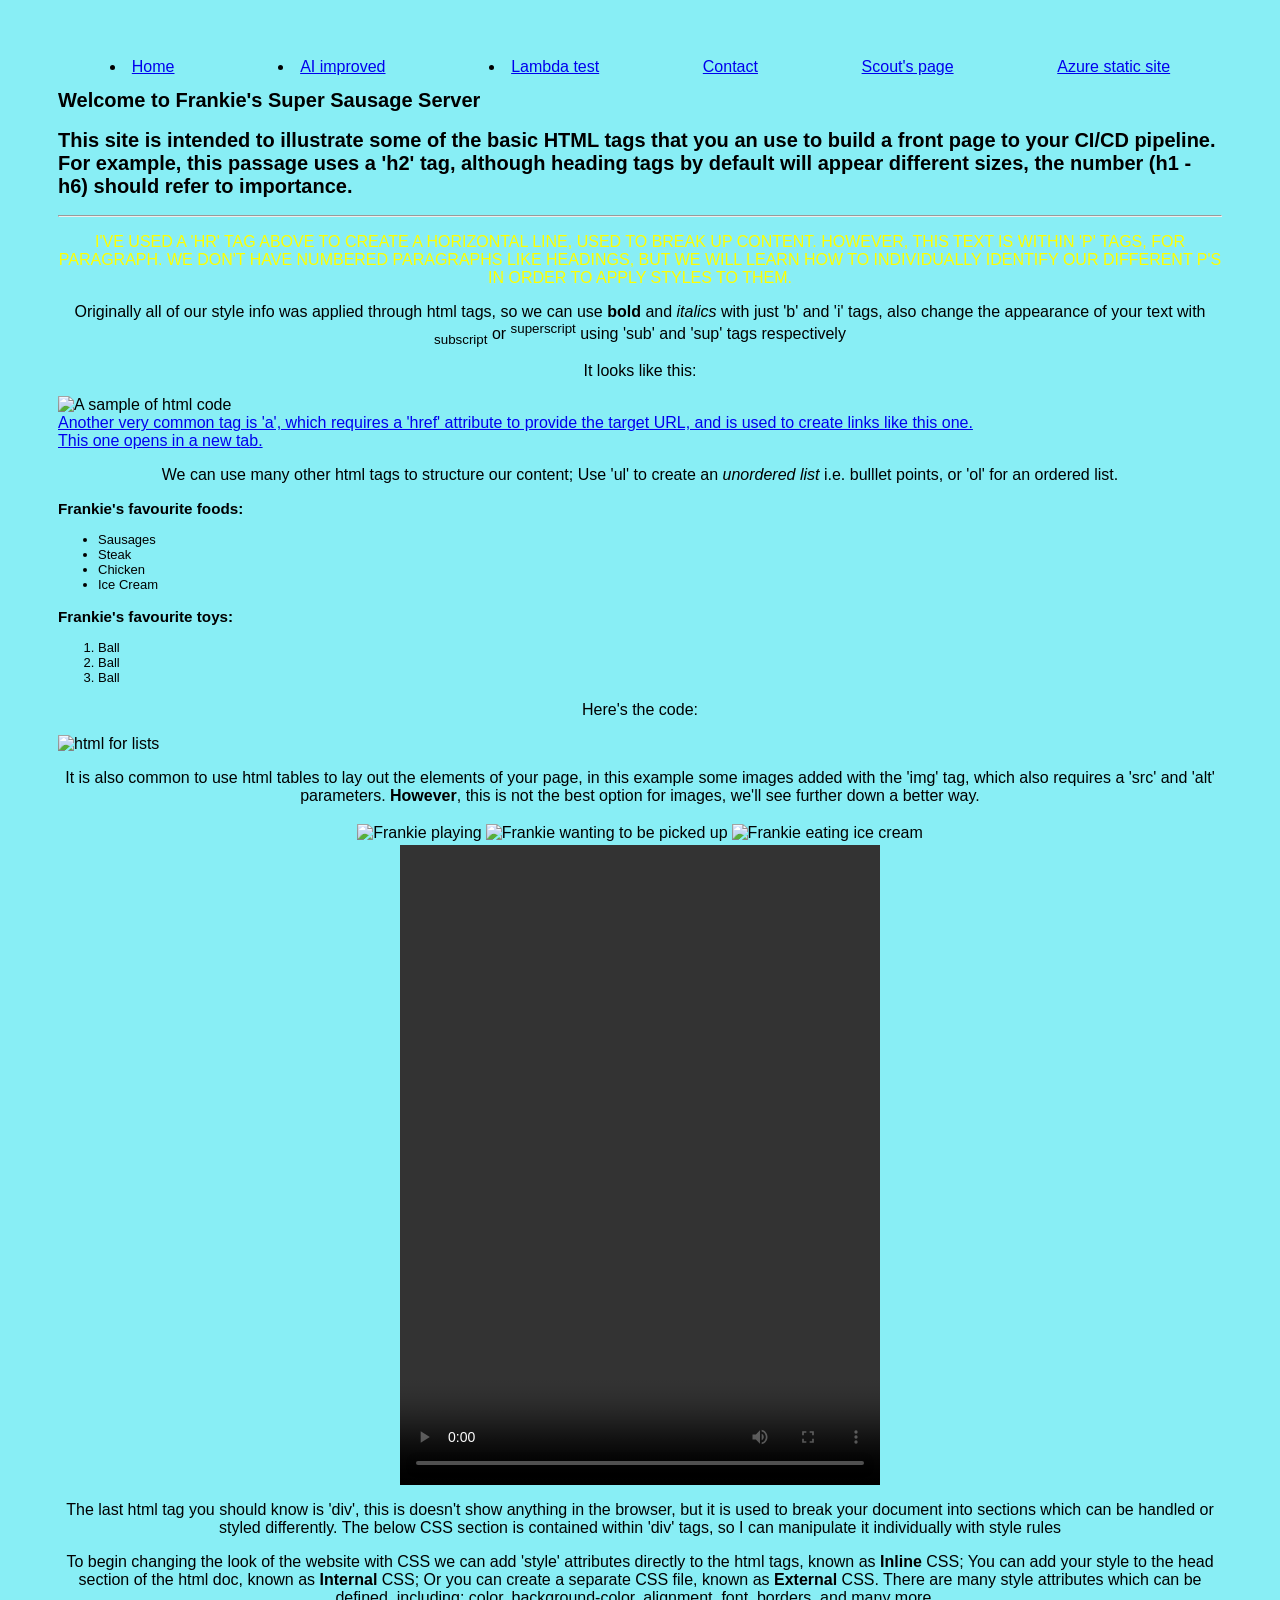
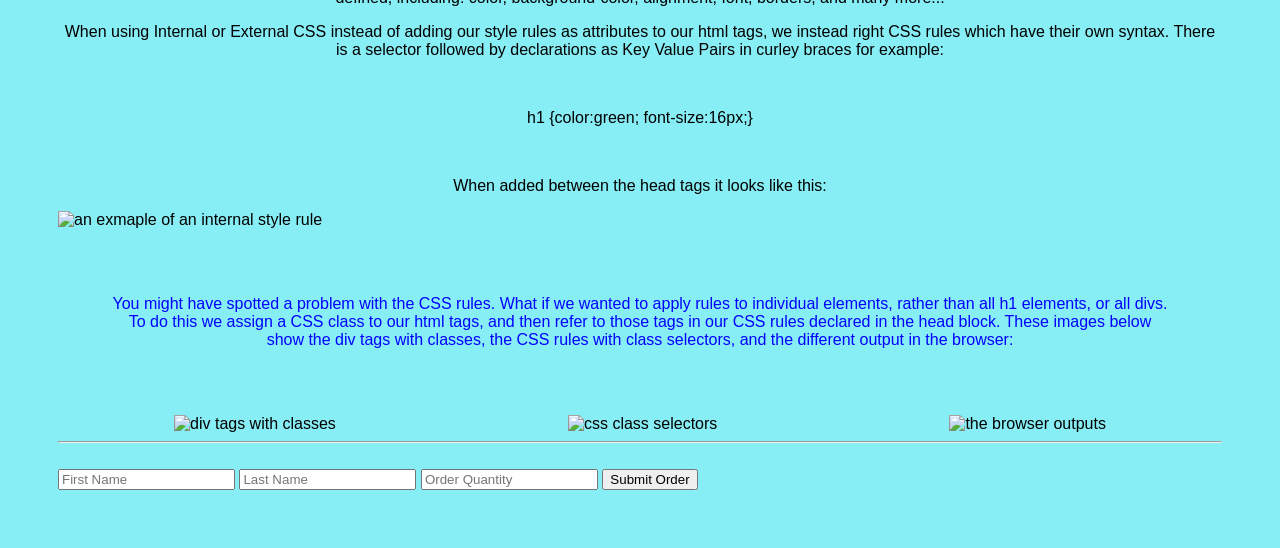
==== index.html @ e45babc6 "firstcommit" ====
<!DOCTYPE html>
<html lang="en">
<head>
    <meta charset="UTF-8">
    <meta http-equiv="X-UA-Compatible" content="IE=edge">
    <meta name="viewport" content="width=device-width, initial-scale=1.0">
    <meta name="description" content="A sausage and ball appreciation site - this shows up in search results">
    <meta name="keywords" content="Sausages, Dachshund, Balls">
    <meta name="author" content="Frankie">
    <meta name="robots" content="index, follow">
    <link rel="icon" href="media/sausage.png">
    <link rel="stylesheet" href="main.css">
    <title>Frankie the Long Haired Mini-Dachshund</title>

</head>
<body>
    <div class="navbar">
        <li><a href="/index.html">Home</a></li>
        <li><a href="/ai_improved.html">AI improved</a></li>
        <li><a href="/lambda_function.html">Lambda test</a></li>
        <div><a href="#">Contact</a></div>
        <div><a href="http://www.longboyscout.com">Scout's page</a></div>
        <div><a href="https://frankiescout.z33.web.core.windows.net/">Azure static site</a></div>
    </div>

    <h1>Welcome to Frankie's Super Sausage Server</h1>
    <h2>This site is intended to illustrate some of the basic HTML tags that you an use to build a front page to your CI/CD pipeline. For example, this passage uses a 'h2' tag, although heading tags by default will appear different sizes, the number (h1 - h6) should refer to importance.</h2>
    <hr/>
    <p id="hrtag"> I've used a 'hr' tag above to create a horizontal line, used to break up content. However, this text is within 'p' tags, for paragraph. 
        
    We don't have numbered paragraphs like headings, but we will learn how to individually identify our different p's in order to apply styles to them.</p>

    <p>Originally all of our style info was applied through html tags, so we can use <b>bold</b> and <i>italics</i> with just 'b' and 'i' tags, also change the appearance of your text with <sub>subscript</sub> or <sup>superscript</sup> using 'sub' and 'sup' tags respectively</p>

    <p>It looks like this:</p>
    <img src="media/htmlpexample.JPG" alt="A sample of html code" width="600px">
    <br>
    <a href="https://en.wikipedia.org/wiki/Dachshund">Another very common tag is 'a', which requires a 'href' attribute to provide the target URL, and is used to create links like this one.</a>
    <br>
    <a href="https://en.wikipedia.org/wiki/Dachshund" target="blank">This one opens in a new tab.</a>
    
    <p>We can use many other html tags to structure our content; Use 'ul' to create an <i>unordered list</i> i.e. bulllet points, or 'ol' for an ordered list.</p>
    <div style="font-size: small;">
        <h3>Frankie's favourite foods:</h3>
        <ul>
            <li>Sausages</li>
            <li>Steak</li>
            <li>Chicken</li>
            <li>Ice Cream</li>
        </ul>
        <h3>Frankie's favourite toys:</h3>
        <ol>
            <li>Ball</li>
            <li>Ball</li>
            <li>Ball</li>
        </ol>
    </div>
    <p>Here's the code:</p>
    <img src="/media/lists.JPG" alt="html for lists" width="200">
    <p>It is also common to use html tables to lay out the elements of your page, in this example some images added with the 'img' tag, which also requires a 'src' and 'alt' parameters. <b>However</b>, this is not the best option for images, we'll see further down a better way.</p>
    
    <table class="frankietab">
        <tr>
            <td><img src="media/mates.jpg" alt="Frankie playing" width="250px"></td>
            <td><img src="media/pickmeup.jpg" alt="Frankie wanting to be picked up" width="250px"></td>
            <td><img src="media/icecream.jpg" alt="Frankie eating ice cream" height="250px"></td>
        </tr>
    </table>
    
    <video class="frankievid" width="480" height="640" controls>
        <source src="media/wiggle.mp4" type="video/mp4">
    </video>

    <div>
        <p>The last html tag you should know is 'div', this is doesn't show anything in the browser, but it is used to break your document into sections which can be handled or styled differently. The below CSS section is contained within 'div' tags, so I can manipulate it individually with style rules</p>
    </div>

    <p>To begin changing the look of the website with CSS we can add 'style' attributes directly to the html tags, known as <b>Inline</b> CSS; You can add your style to the head section of the html doc, known as <b>Internal</b> CSS; Or you can create a separate CSS file, known as <b>External</b> CSS. There are many style attributes which can be defined, including: color, background-color, alignment, font, borders, and many more... </p>
    <p>When using Internal or External CSS instead of adding our style rules as attributes to our html tags, we instead right CSS rules which have their own syntax. There is a selector followed by declarations as Key Value Pairs in curley braces for example:</p> 
    <br> 
    <p>h1 {color:green; font-size:16px;}</p>
    <br>
    <p>When added between the head tags it looks like this:</p>
    <img src="media/internalcss.JPG" alt="an exmaple of an internal style rule" width="300">
   

    <p class="rules">You might have spotted a problem with the CSS rules. What if we wanted to apply rules to individual elements, rather than all h1 elements, or all divs. To do this we assign a CSS class to our html tags, and then refer to those tags in our CSS rules declared in the head block. These images below show the div tags with classes, the CSS rules with class selectors, and the different output in the browser:</p>
    
    <div class="codepics">
        <div><img src="media/cssclasses.JPG" alt="div tags with classes" width="300"></div>
        <div><img src="media/cssclassrules.JPG" alt="css class selectors" width="300"></div>
        <div><img src="media/cssclassbrowser.JPG" alt="the browser outputs" width="300"></div>
    </div>
    
    <hr>
    <br>
    
    <form id="orderForm" method="get" action="https://wyeos33cl3.execute-api.eu-west-2.amazonaws.com/prod/greet">
        <input type="text" name="first_name" placeholder="First Name">
        <input type="text" name="last_name" placeholder="Last Name">
        <input type="number" name="order_qty" placeholder="Order Quantity">
        <button type="submit">Submit Order</button>
    </form>

</body>
</html>
---- main.css ----
/* CSS Element Selectors */

body {
    background-color: rgb(136, 238, 245);
    font-family:Verdana, Geneva, Tahoma, sans-serif;
    padding: 50px;
}  

h1 {
    font-size: 20px;
}

h2 {
    font-size: 20px;
}

p {
    font-size: 16px;
    text-align: center;
}

/* CSS id Selectors */

#hrtag {
    color: yellow;
    text-transform: uppercase;
}

/* CSS class Selectors */

.rules {
    color: blue;
    padding: 50px; 
}

.rules {
    color: blue;
    padding: 50px; 
}

.codepics {
    display: flex;
    flex-wrap: wrap;
    justify-content: space-around;
}


.navbar {
    display: flex;
    flex-wrap: wrap;
    justify-content: space-around;
}

.frankietab {
    margin-left: auto;
    margin-right: auto;
}

.frankievid {
    display: block;
    margin: 0 auto;
}
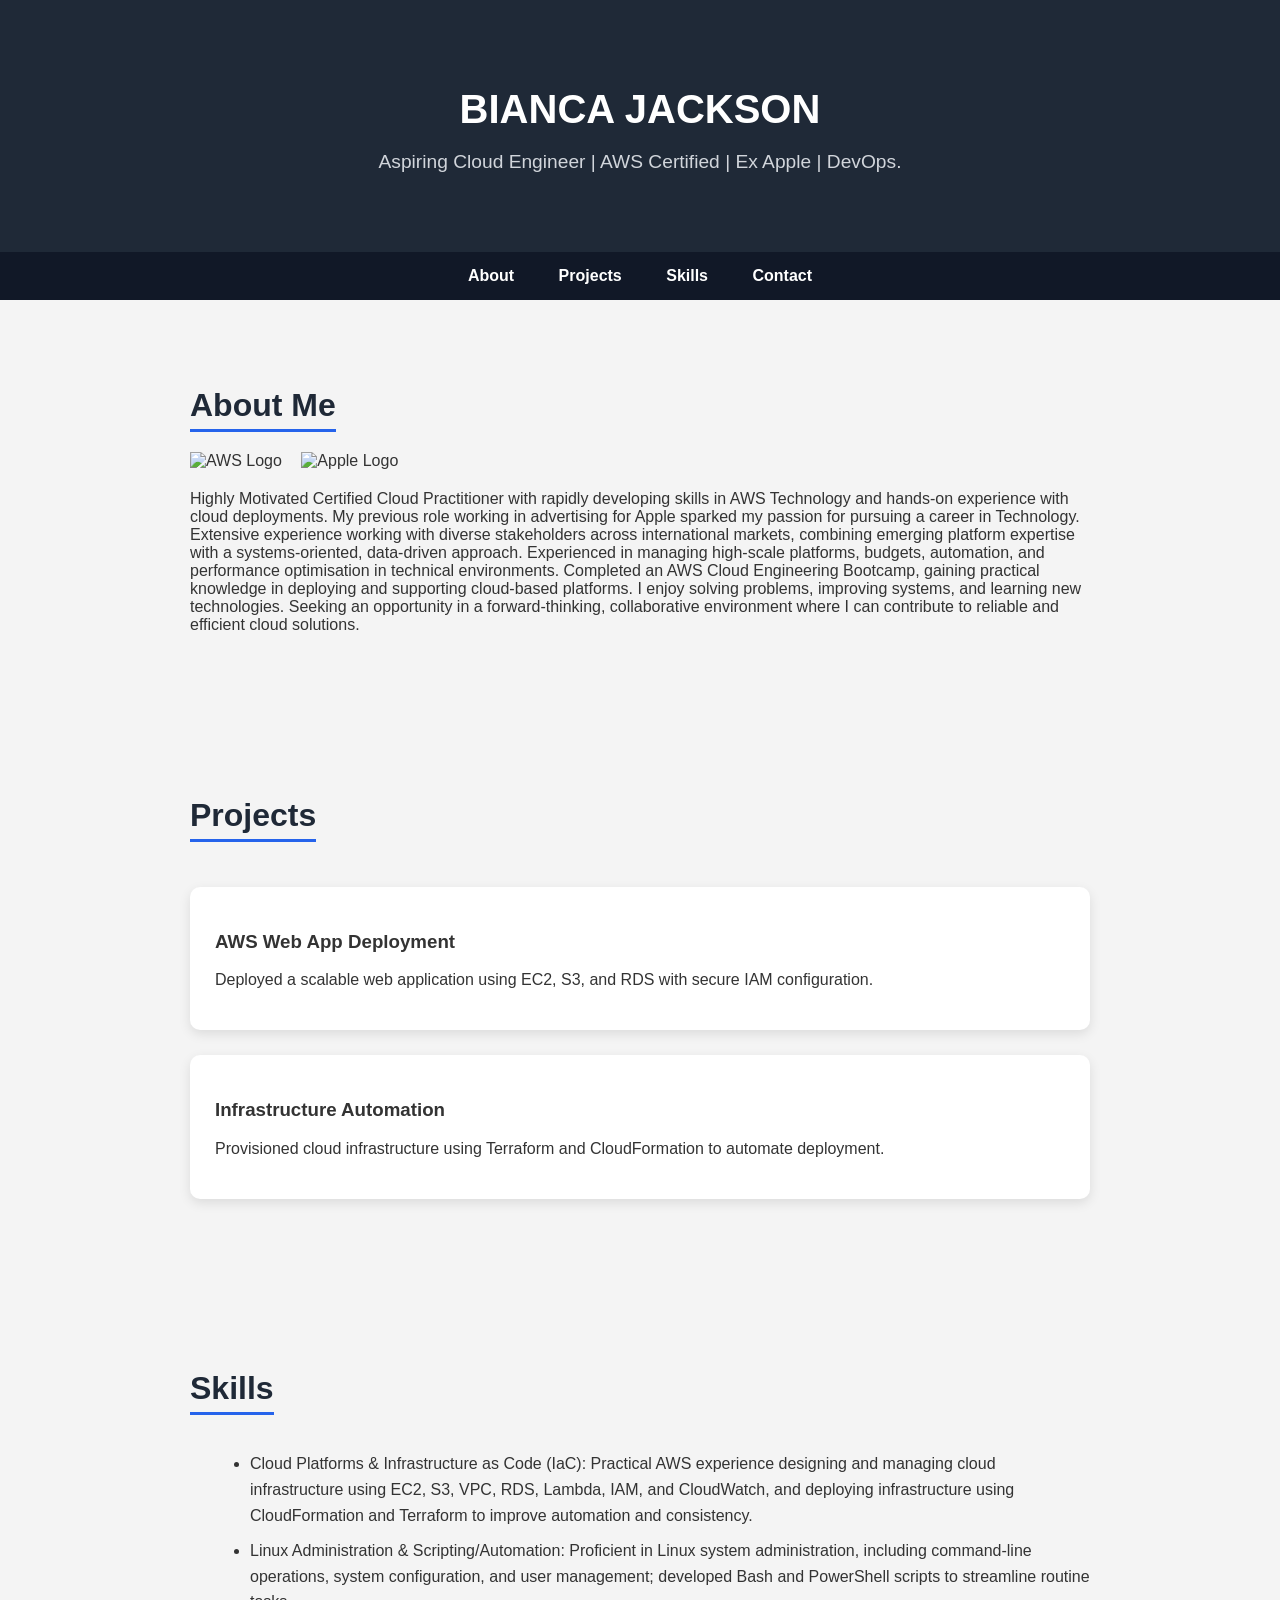
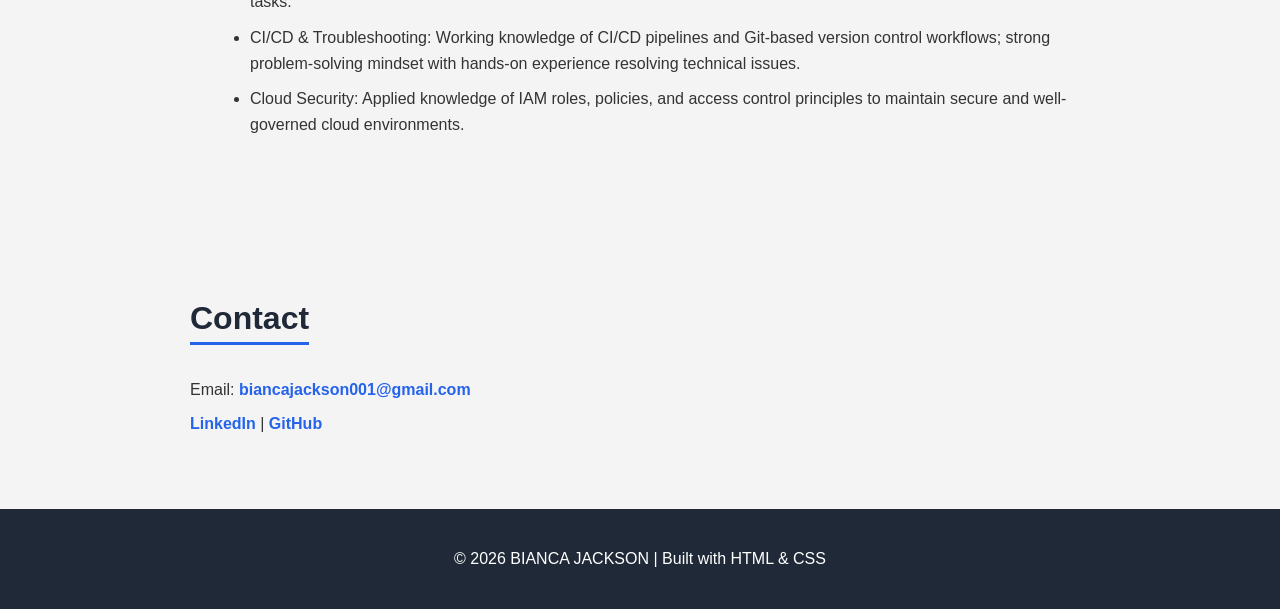
==== commit 41574a9d: "committ" ====
--- a/index.html
+++ b/index.html
@@ -2,105 +2,221 @@
 <html lang="en">
 <head>
     <meta charset="UTF-8">
-    <meta http-equiv="X-UA-Compatible" content="IE=edge">
-    <meta name="viewport" content="width=device-width, initial-scale=1.0">
-    <meta name="description" content="A sausage and ball appreciation site - this shows up in search results">
-    <meta name="keywords" content="Sausages, Dachshund, Balls">
-    <meta name="author" content="Frankie">
-    <meta name="robots" content="index, follow">
-    <link rel="icon" href="media/sausage.png">
-    <link rel="stylesheet" href="main.css">
-    <title>Frankie the Long Haired Mini-Dachshund</title>
-
+    <title>BIANCA JACKSON | Aspiring Cloud Engineer | AWS Certified | Ex Apple</title>
+    <style>
+        /* Global Styles */
+        body {
+            font-family: Arial, sans-serif;
+            margin: 0;
+            padding: 0;
+            background-color: #f4f4f4;
+            color: #333;
+            scroll-behavior: smooth;
+        }
+
+        a {
+            text-decoration: none;
+            color: inherit;
+        }
+
+        /* Header */
+        header {
+            background-color: #1f2937;
+            color: white;
+            padding: 60px 20px;
+            text-align: center;
+        }
+
+        header h1 {
+            font-size: 2.5em;
+            margin-bottom: 10px;
+        }
+
+        header p {
+            font-size: 1.2em;
+            color: #d1d5db;
+        }
+
+        /* Navigation */
+        nav {
+            background-color: #111827;
+            position: sticky;
+            top: 0;
+            z-index: 100;
+            text-align: center;
+            padding: 15px 0;
+        }
+
+        nav a {
+            color: white;
+            margin: 0 20px;
+            font-weight: bold;
+            transition: color 0.3s ease;
+        }
+
+        nav a:hover {
+            color: #2563eb;
+        }
+
+        /* Sections */
+        section {
+            padding: 60px 20px;
+            max-width: 900px;
+            margin: auto;
+            transition: all 1s ease; /* slower transition effect */
+        }
+
+        section h2 {
+            font-size: 2em;
+            margin-bottom: 20px;
+            color: #1f2937;
+            border-bottom: 3px solid #2563eb;
+            display: inline-block;
+            padding-bottom: 5px;
+        }
+
+        /* Logos */
+        .logos {
+            margin-bottom: 20px;
+        }
+
+        .logo {
+            height: 40px;
+            margin-right: 15px;
+            vertical-align: middle;
+        }
+
+        /* Cards for Projects */
+        .card {
+            background: white;
+            padding: 25px;
+            margin: 25px 0;
+            border-radius: 10px;
+            box-shadow: 0 4px 12px rgba(0,0,0,0.1);
+            transition: transform 0.3s ease, box-shadow 0.3s ease;
+        }
+
+        .card:hover {
+            transform: translateY(-5px);
+            box-shadow: 0 8px 20px rgba(0,0,0,0.15);
+        }
+
+        /* Skills List */
+        #skills ul {
+            list-style: disc;
+            margin-left: 20px;
+        }
+
+        #skills li {
+            margin-bottom: 10px;
+            line-height: 1.6;
+        }
+
+        /* Contact */
+        #contact a {
+            color: #2563eb;
+            font-weight: bold;
+        }
+
+        /* Footer */
+        footer {
+            background-color: #1f2937;
+            color: white;
+            text-align: center;
+            padding: 25px 20px;
+        }
+
+        /* Responsive */
+        @media (max-width: 600px) {
+            nav a {
+                display: block;
+                margin: 10px 0;
+            }
+
+            header h1 {
+                font-size: 2em;
+            }
+
+            section h2 {
+                font-size: 1.6em;
+            }
+
+            .logo {
+                height: 30px;
+                margin-right: 10px;
+            }
+        }
+    </style>
 </head>
 <body>
-    <div class="navbar">
-        <li><a href="/index.html">Home</a></li>
-        <li><a href="/ai_improved.html">AI improved</a></li>
-        <li><a href="/lambda_function.html">Lambda test</a></li>
-        <div><a href="#">Contact</a></div>
-        <div><a href="http://www.longboyscout.com">Scout's page</a></div>
-        <div><a href="https://frankiescout.z33.web.core.windows.net/">Azure static site</a></div>
+
+<header>
+    <h1>BIANCA JACKSON</h1>
+    <p>Aspiring Cloud Engineer | AWS Certified | Ex Apple | DevOps.</p>
+</header>
+
+<nav>
+    <a href="#about">About</a>
+    <a href="#projects">Projects</a>
+    <a href="#skills">Skills</a>
+    <a href="#contact">Contact</a>
+</nav>
+
+<section id="about">
+    <h2>About Me</h2>
+
+    <!-- Logo Section -->
+    <div class="logos">
+        <img src="https://upload.wikimedia.org/wikipedia/commons/9/93/Amazon_Web_Services_Logo.svg" alt="AWS Logo" class="logo">
+        <img src="https://upload.wikimedia.org/wikipedia/commons/f/fa/Apple_logo_black.svg" alt="Apple Logo" class="logo">
     </div>
 
-    <h1>Welcome to Frankie's Super Sausage Server</h1>
-    <h2>This site is intended to illustrate some of the basic HTML tags that you an use to build a front page to your CI/CD pipeline. For example, this passage uses a 'h2' tag, although heading tags by default will appear different sizes, the number (h1 - h6) should refer to importance.</h2>
-    <hr/>
-    <p id="hrtag"> I've used a 'hr' tag above to create a horizontal line, used to break up content. However, this text is within 'p' tags, for paragraph. 
-        
-    We don't have numbered paragraphs like headings, but we will learn how to individually identify our different p's in order to apply styles to them.</p>
-
-    <p>Originally all of our style info was applied through html tags, so we can use <b>bold</b> and <i>italics</i> with just 'b' and 'i' tags, also change the appearance of your text with <sub>subscript</sub> or <sup>superscript</sup> using 'sub' and 'sup' tags respectively</p>
-
-    <p>It looks like this:</p>
-    <img src="media/htmlpexample.JPG" alt="A sample of html code" width="600px">
-    <br>
-    <a href="https://en.wikipedia.org/wiki/Dachshund">Another very common tag is 'a', which requires a 'href' attribute to provide the target URL, and is used to create links like this one.</a>
-    <br>
-    <a href="https://en.wikipedia.org/wiki/Dachshund" target="blank">This one opens in a new tab.</a>
-    
-    <p>We can use many other html tags to structure our content; Use 'ul' to create an <i>unordered list</i> i.e. bulllet points, or 'ol' for an ordered list.</p>
-    <div style="font-size: small;">
-        <h3>Frankie's favourite foods:</h3>
-        <ul>
-            <li>Sausages</li>
-            <li>Steak</li>
-            <li>Chicken</li>
-            <li>Ice Cream</li>
-        </ul>
-        <h3>Frankie's favourite toys:</h3>
-        <ol>
-            <li>Ball</li>
-            <li>Ball</li>
-            <li>Ball</li>
-        </ol>
+    <p>
+        Highly Motivated Certified Cloud Practitioner with rapidly developing skills in AWS Technology and hands-on experience with cloud deployments. 
+        My previous role working in advertising for Apple sparked my passion for pursuing a career in Technology. 
+        Extensive experience working with diverse stakeholders across international markets, combining emerging platform expertise with a systems-oriented, data-driven approach. 
+        Experienced in managing high-scale platforms, budgets, automation, and performance optimisation in technical environments. 
+        Completed an AWS Cloud Engineering Bootcamp, gaining practical knowledge in deploying and supporting cloud-based platforms. 
+        I enjoy solving problems, improving systems, and learning new technologies. 
+        Seeking an opportunity in a forward-thinking, collaborative environment where I can contribute to reliable and efficient cloud solutions.
+    </p>
+</section>
+
+<section id="projects">
+    <h2>Projects</h2>
+    <div class="card">
+        <h3>AWS Web App Deployment</h3>
+        <p>Deployed a scalable web application using EC2, S3, and RDS with secure IAM configuration.</p>
     </div>
-    <p>Here's the code:</p>
-    <img src="/media/lists.JPG" alt="html for lists" width="200">
-    <p>It is also common to use html tables to lay out the elements of your page, in this example some images added with the 'img' tag, which also requires a 'src' and 'alt' parameters. <b>However</b>, this is not the best option for images, we'll see further down a better way.</p>
-    
-    <table class="frankietab">
-        <tr>
-            <td><img src="media/mates.jpg" alt="Frankie playing" width="250px"></td>
-            <td><img src="media/pickmeup.jpg" alt="Frankie wanting to be picked up" width="250px"></td>
-            <td><img src="media/icecream.jpg" alt="Frankie eating ice cream" height="250px"></td>
-        </tr>
-    </table>
-    
-    <video class="frankievid" width="480" height="640" controls>
-        <source src="media/wiggle.mp4" type="video/mp4">
-    </video>
-
-    <div>
-        <p>The last html tag you should know is 'div', this is doesn't show anything in the browser, but it is used to break your document into sections which can be handled or styled differently. The below CSS section is contained within 'div' tags, so I can manipulate it individually with style rules</p>
+
+    <div class="card">
+        <h3>Infrastructure Automation</h3>
+        <p>Provisioned cloud infrastructure using Terraform and CloudFormation to automate deployment.</p>
     </div>
-
-    <p>To begin changing the look of the website with CSS we can add 'style' attributes directly to the html tags, known as <b>Inline</b> CSS; You can add your style to the head section of the html doc, known as <b>Internal</b> CSS; Or you can create a separate CSS file, known as <b>External</b> CSS. There are many style attributes which can be defined, including: color, background-color, alignment, font, borders, and many more... </p>
-    <p>When using Internal or External CSS instead of adding our style rules as attributes to our html tags, we instead right CSS rules which have their own syntax. There is a selector followed by declarations as Key Value Pairs in curley braces for example:</p> 
-    <br> 
-    <p>h1 {color:green; font-size:16px;}</p>
-    <br>
-    <p>When added between the head tags it looks like this:</p>
-    <img src="media/internalcss.JPG" alt="an exmaple of an internal style rule" width="300">
-   
-
-    <p class="rules">You might have spotted a problem with the CSS rules. What if we wanted to apply rules to individual elements, rather than all h1 elements, or all divs. To do this we assign a CSS class to our html tags, and then refer to those tags in our CSS rules declared in the head block. These images below show the div tags with classes, the CSS rules with class selectors, and the different output in the browser:</p>
-    
-    <div class="codepics">
-        <div><img src="media/cssclasses.JPG" alt="div tags with classes" width="300"></div>
-        <div><img src="media/cssclassrules.JPG" alt="css class selectors" width="300"></div>
-        <div><img src="media/cssclassbrowser.JPG" alt="the browser outputs" width="300"></div>
-    </div>
-    
-    <hr>
-    <br>
-    
-    <form id="orderForm" method="get" action="https://wyeos33cl3.execute-api.eu-west-2.amazonaws.com/prod/greet">
-        <input type="text" name="first_name" placeholder="First Name">
-        <input type="text" name="last_name" placeholder="Last Name">
-        <input type="number" name="order_qty" placeholder="Order Quantity">
-        <button type="submit">Submit Order</button>
-    </form>
+</section>
+
+<section id="skills">
+    <h2>Skills</h2>
+    <ul>
+        <li>Cloud Platforms & Infrastructure as Code (IaC): Practical AWS experience designing and managing cloud infrastructure using EC2, S3, VPC, RDS, Lambda, IAM, and CloudWatch, and deploying infrastructure using CloudFormation and Terraform to improve automation and consistency.</li>
+        <li>Linux Administration & Scripting/Automation: Proficient in Linux system administration, including command-line operations, system configuration, and user management; developed Bash and PowerShell scripts to streamline routine tasks.</li>
+        <li>CI/CD & Troubleshooting: Working knowledge of CI/CD pipelines and Git-based version control workflows; strong problem-solving mindset with hands-on experience resolving technical issues.</li>
+        <li>Cloud Security: Applied knowledge of IAM roles, policies, and access control principles to maintain secure and well-governed cloud environments.</li>
+    </ul>
+</section>
+
+<section id="contact">
+    <h2>Contact</h2>
+    <p>Email: <a href="mailto:biancajackson001@gmail.com">biancajackson001@gmail.com</a></p>
+    <p>
+        <a href="https://www.linkedin.com/in/bianca-jackson-9b597a53" target="_blank">LinkedIn</a> | 
+        <a href="https://github.com/biancajackson11" target="_blank">GitHub</a>
+    </p>
+</section>
+
+<footer>
+    <p>© 2026 BIANCA JACKSON | Built with HTML & CSS</p>
+</footer>
 
 </body>
 </html>
